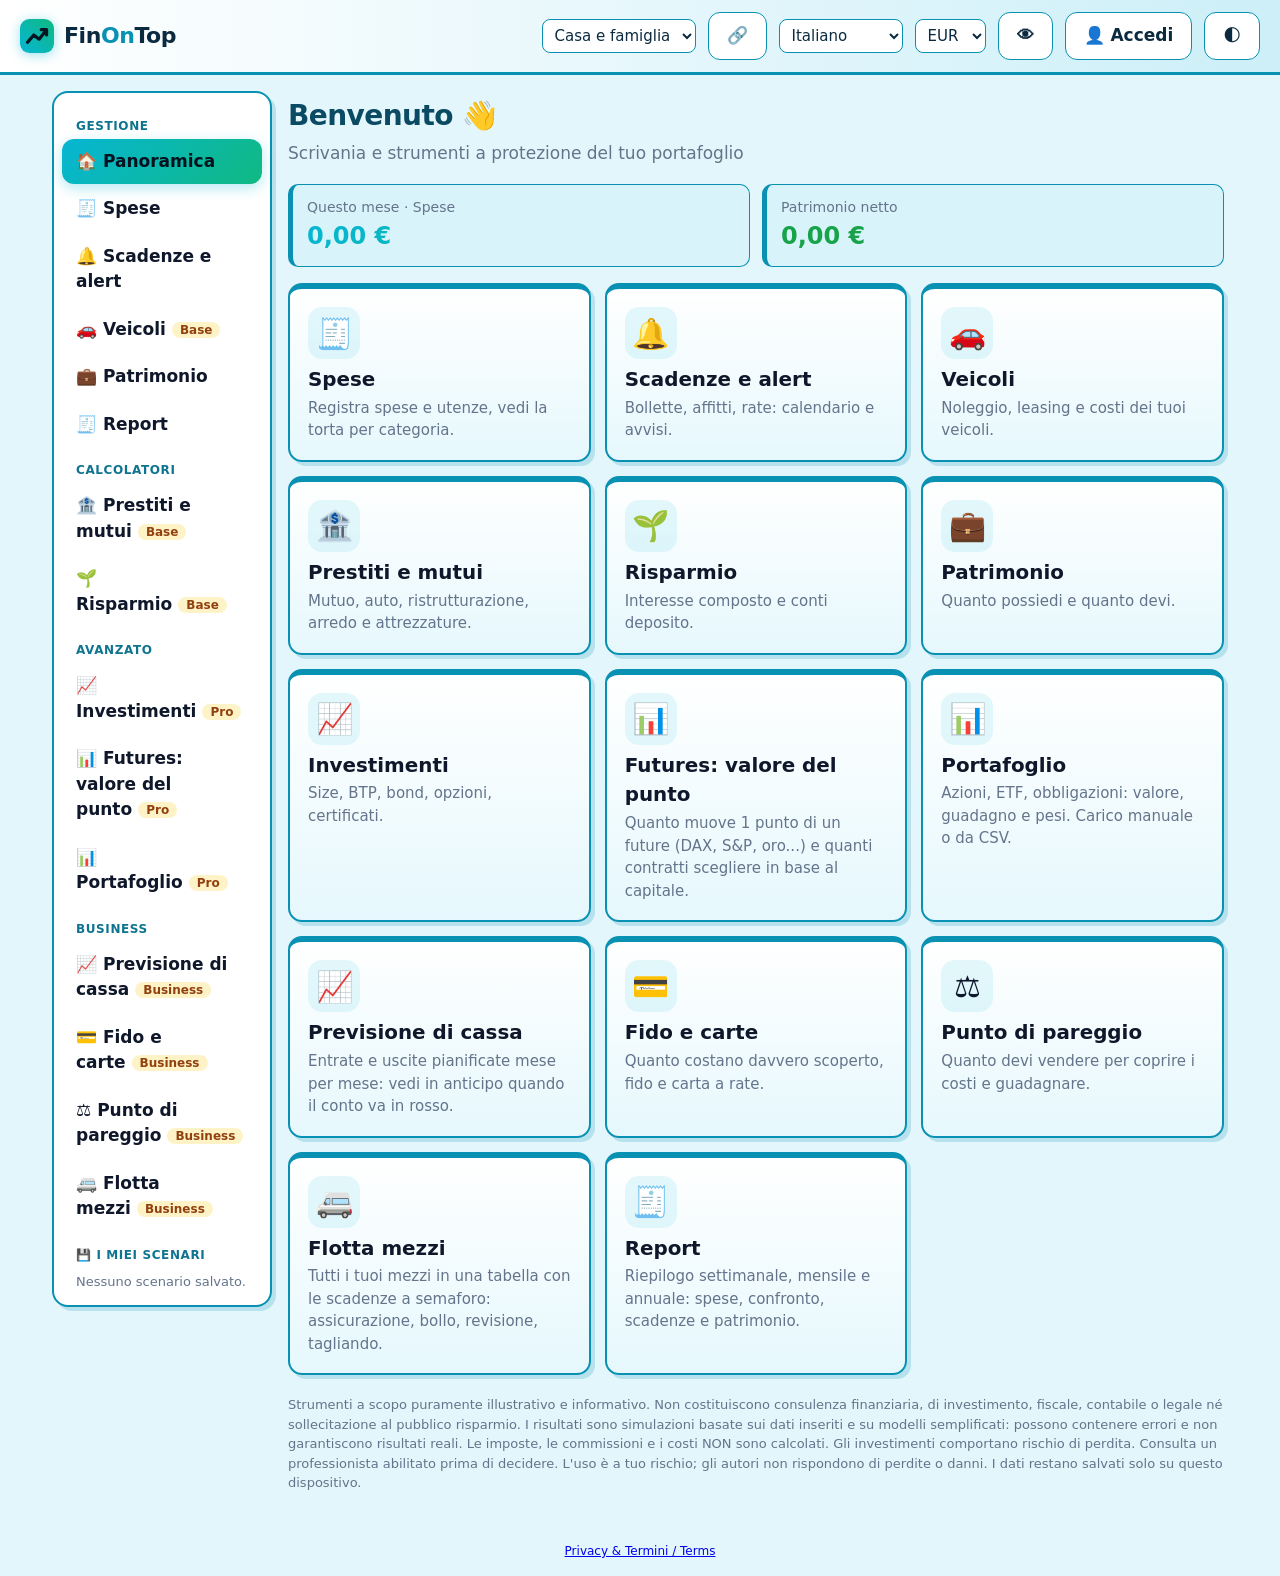
==== app/index.html @ 88bed4b6 "Pro: futures (valore del punto, taglie, contratti per capitale, stop/take profit)" ====
<!doctype html>
<html lang="it"><head><meta charset="utf-8"><meta name="viewport" content="width=device-width,initial-scale=1">
<title>FinOnTop</title><link rel="icon" href="data:image/svg+xml,%3Csvg xmlns=%27http://www.w3.org/2000/svg%27 viewBox=%270 0 32 32%27%3E%3Cdefs%3E%3ClinearGradient id=%27g%27 x1=%270%27 y1=%271%27 x2=%271%27 y2=%270%27%3E%3Cstop offset=%270%27 stop-color=%27%2306b6d4%27/%3E%3Cstop offset=%271%27 stop-color=%27%2310b981%27/%3E%3C/linearGradient%3E%3C/defs%3E%3Crect width=%2732%27 height=%2732%27 rx=%279%27 fill=%27url(%23g)%27/%3E%3Cpath d=%27M7 22l6-7 5 4 7-9M20 10h5v5%27 stroke=%27%23041421%27 stroke-width=%273%27 fill=%27none%27 stroke-linecap=%27round%27 stroke-linejoin=%27round%27/%3E%3C/svg%3E"><meta name="theme-color" content="#050b16"><link rel="manifest" href="manifest.webmanifest"><link rel="apple-touch-icon" href="apple-touch-icon.png"><meta name="apple-mobile-web-app-capable" content="yes"><meta name="mobile-web-app-capable" content="yes"><meta name="apple-mobile-web-app-title" content="FinOnTop"><link rel="stylesheet" href="../assets/app.css?v=20261022b"></head><body>
<header><a class="logo" href="#/home" id="logo"></a><div class="tick" aria-label="slogan"><span id="tk"></span></div>
<select id="hp" aria-label="Profilo"></select><button id="hj" class="alt">🔗</button><select id="hl" aria-label="Lingua"><option value="it">Italiano</option><option value="en">English</option><option value="es">Español</option><option value="de">Deutsch</option><option value="pl">Polski</option><option value="sv">Svenska</option><option value="nl">Nederlands</option><option value="fi">Suomi</option><option value="fr">Français</option><option value="pt">Português</option><option value="da">Dansk</option><option value="cs">Čeština</option><option value="ro">Română</option><option value="el">Ελληνικά</option><option value="hu">Magyar</option></select>
<select id="hc" aria-label="Valuta"></select><button id="hh" class="alt">👁</button><button id="ht" class="alt" aria-label="Tema">🌓</button></header>
<div class="layout"><nav id="nav"></nav><main id="main"></main></div>
<p style="text-align:center;font-size:12px;margin:16px"><a href="../legal.html">Privacy &amp; Termini / Terms</a></p>
<script src="../assets/config.js?v=20261022b"></script><script src="../assets/i18n.js?v=20261022b"></script><script src="../assets/i18n_es_de.js?v=20261022b"></script><script src="../assets/i18n_more.js?v=20261022b"></script><script src="../assets/i18n_more2.js?v=20261022b"></script><script src="../assets/i18n_pac.js?v=20261022b"></script><script src="../assets/i18n_port.js?v=20261022b"></script><script src="../assets/i18n_rep.js?v=20261022b"></script><script src="../assets/i18n_opt.js?v=20261022b"></script><script src="../assets/i18n_veh.js?v=20261022b"></script><script src="../assets/i18n_pay.js?v=20261023a"></script><script src="../assets/i18n_biz.js?v=20261023b"></script><script src="../assets/i18n_fleet.js?v=20261023c"></script><script src="../assets/i18n_ntf.js?v=20261023d"></script><script src="../assets/i18n_help.js?v=20261023f"></script><script src="../assets/core.js?v=20261022b"></script><script src="../assets/ui.js?v=f20261022b"></script><script src="../assets/modules.js?v=e20261022b"></script><script src="../assets/business.js?v=20261023e"></script><script src="../assets/futures.js?v=20261023g"></script><script src="../assets/cloud.js?v=f20261022b"></script><script src="../assets/plans.js?v=20261022c"></script>
<script>
const ORDER = [['grp_base', ['home', 'spese', 'scadenze', 'veicoli', 'patrimonio', 'report']], ['grp_calc', ['prestiti', 'risparmio']], ['grp_adv', ['invest', 'futures', 'portafoglio']], ['grp_biz', ['cassa', 'fido', 'pareggio', 'flotta']]];
const CURS = ['EUR', 'USD', 'GBP', 'CHF', 'JPY', 'CAD', 'AUD', 'BRL', 'SEK', 'PLN'];

function checkAlerts() {
  if (!('Notification' in window) || Notification.permission !== 'granted') return;
  const s = State.get(), today = todayISO();
  s.deadlines.forEach(x => {
    const d = daysUntil(x);
    if (d.days >= 0 && d.days <= x.alert && s.notified[x.id] !== today) {
      new Notification(APP_NAME + ' · ' + x.title, { body: Core.iso(d.date) + (x.amt ? ' · ' + fmt(x.amt) : '') });
      s.notified[x.id] = today; State.save();
    }
  });
  const n = new Date();
  if (n.getHours() >= 22 && s.notified.eve !== today) { new Notification(APP_NAME, { body: t('ntf_eve') }); s.notified.eve = today; State.save(); }
  (Array.isArray(s.veh) ? s.veh : []).forEach(v => ['ins', 'tax', 'rev', 'svc'].forEach(k => {
    if (!v[k]) return; const key = 'f' + v.id + k, dd = Math.round((new Date(v[k] + 'T00:00:00') - new Date(today + 'T00:00:00')) / 864e5);
    if (dd <= 30 && s.notified[key] !== today) { new Notification(APP_NAME + ' · ' + v.name, { body: t('fl_' + k) + ' · ' + v[k] }); s.notified[key] = today; State.save(); }
  }));
}

const SAVABLE = ['prestiti', 'risparmio', 'invest'];
let pendingScen = null, barObs = null;

function applyScen(sc) {
  const main = $('main');
  if (sc.tab) { const b = main.querySelector('[data-tab="' + sc.tab + '"]'); if (b && !b.classList.contains('on')) b.click(); }
  const els = [...main.querySelectorAll('select[id],input[type=number][id]')];
  [...els.filter(e => e.tagName === 'SELECT'), ...els.filter(e => e.tagName !== 'SELECT')].forEach(e => {
    if (!(e.id in sc.vals)) return;
    e.value = sc.vals[e.id]; e.dispatchEvent(new Event(e.tagName === 'SELECT' ? 'change' : 'input'));
  });
  if (sc.ty) { const b = main.querySelector('[data-ty="' + sc.ty + '"]'); if (b) b.click(); }
}

function saveScen(mod) {
  const main = $('main'), name = $('scn').value.trim().slice(0, 60);
  if (!name) { $('scn').focus(); return; }
  const vals = {};
  main.querySelectorAll('select[id],input[type=number][id]').forEach(e => { vals[e.id] = e.value; });
  const tb = main.querySelector('[data-tab].on'), ty = main.querySelector('[data-ty].on');
  const s = State.get(); (s.scen = s.scen || []).push({ id: uid(), name, mod, tab: tb ? tb.dataset.tab : '', ty: ty ? ty.dataset.ty : '', vals });
  State.save(); $('scm').textContent = t('sc_saved'); $('scn').value = ''; renderNav(mod);
}

function renderNav(cur) {
  const sc = State.get().scen || [];
  $('nav').innerHTML = ORDER.map(([g, ids]) => `<small>${t(g)}</small>` + ids.map(i => `<a href="#/${i}" class="${i === cur ? 'on' : ''}">${Plan.can(i) ? Modules[i].icon : '🔒'} ${t(i)}${Plan.need(i) !== 'free' ? '<span class="tag">' + Plan.label(Plan.need(i)) + '</span>' : ''}</a>`).join('')).join('') +
    `<small>💾 ${t('sc_title')}</small>` + (sc.length ? sc.map(x => `<a href="#/${x.mod}" data-sc="${x.id}" class="sc">${esc(x.name)} <button class="alt scx" data-del="${x.id}" aria-label="${esc(t('sc_del'))}">✕</button></a>`).join('') : `<span class="scemp">${t('sc_empty')}</span>`);
  $('nav').querySelectorAll('[data-sc]').forEach(a => a.onclick = e => {
    e.preventDefault();
    if (e.target.dataset.del) { const s = State.get(); s.scen = s.scen.filter(x => x.id !== e.target.dataset.del); State.save(); renderNav(cur); return; }
    pendingScen = sc.find(x => x.id === a.dataset.sc);
    if (location.hash === '#/' + pendingScen.mod) route(); else location.hash = '#/' + pendingScen.mod;
  });
}

function route() {
  const id = (location.hash.replace('#/', '') || 'home');
  const m = Modules[id] || Modules.home, cur = Modules[id] ? id : 'home';
  renderNav(cur); Cloud.ui();
  $('tk').textContent = t('tagline');
  const main = $('main');
  if (!Plan.can(cur)) { main.innerHTML = Plan.lockedView(cur) + `<p class="disc">${t('disc')}</p>`; return; }
  m.render(main);
  const addBar = () => {
    if (!SAVABLE.includes(cur) || $('scn')) return;
    main.insertAdjacentHTML('beforeend', `<div class="card noprint" id="scbar"><b>💾 ${t('sc_save')}</b><div class="row"><input type="text" id="scn" maxlength="60" placeholder="${esc(t('sc_name'))}"><button id="scb">${t('sc_save')}</button></div><p class="sub" id="scm"></p></div>`);
    $('scb').onclick = () => saveScen(cur);
  };
  if (barObs) barObs.disconnect();
  barObs = new MutationObserver(addBar); barObs.observe(main, { childList: true });
  addBar();
  if (!main.querySelector('.disc')) main.insertAdjacentHTML('beforeend', `<p class="disc">${t('disc')}</p>`);
  if (pendingScen && pendingScen.mod === cur) { const sc = pendingScen; pendingScen = null; applyScen(sc); }
}

$('logo').innerHTML = '<svg class="lg" viewBox="0 0 32 32" aria-hidden="true"><defs><linearGradient id="lgg" x1="0" y1="1" x2="1" y2="0"><stop offset="0" stop-color="#06b6d4"/><stop offset="1" stop-color="#10b981"/></linearGradient></defs><rect width="32" height="32" rx="9" fill="url(#lgg)"/><path d="M7 22l6-7 5 4 7-9M20 10h5v5" stroke="#041421" stroke-width="3" fill="none" stroke-linecap="round" stroke-linejoin="round"/></svg><span>' + APP_NAME.replace(/^(Fin)(On)(Top)$/, '$1<em>$2</em>$3') + '</span>';
$('hc').innerHTML = CURS.map(c => `<option>${c}</option>`).join('');
document.documentElement.dataset.theme = State.get().theme;
const applyHide = () => { const h = !!State.get().hide; document.documentElement.classList.toggle('hid', h); $('hh').textContent = h ? '🙈' : '👁'; $('hh').title = $('hh').ariaLabel = t('hide_n'); };
$('hh').onclick = () => { const s = State.get(); s.hide = !s.hide; State.save(); applyHide(); };
$('ht').onclick = () => { const s = State.get(); s.theme = s.theme === 'dark' ? 'light' : 'dark'; document.documentElement.dataset.theme = s.theme; State.save(); route(); };
$('hl').value = State.get().lang; $('hc').value = State.get().cur;
const fillP = () => { $('hp').innerHTML = ['casa', 'attivita', 'inv'].map(p => `<option value="${p}" ${State.get().profile === p ? 'selected' : ''}>${t('p_' + p)}</option>`).join(''); };
$('hp').onchange = e => { State.prof.set(e.target.value); route(); };
const fillU = () => { const a = !!State.get().all; $('hj').style.outline = a ? '2px solid #10b981' : ''; $('hj').title = $('hj').ariaLabel = t('all_tog'); };
$('hj').onclick = () => { State.prof.all(!State.get().all); fillU(); route(); };
$('hl').onchange = e => { State.get().lang = e.target.value; document.documentElement.lang = e.target.value; State.save(); fillP(); fillU(); route(); };
$('hc').onchange = e => { State.get().cur = e.target.value; State.save(); route(); };
document.documentElement.lang = State.get().lang;
addEventListener('hashchange', route);
Cloud.init(); applyHide(); fillP(); fillU(); route(); checkAlerts(); setInterval(checkAlerts, 3600000);
if ('serviceWorker' in navigator && location.protocol === 'https:') navigator.serviceWorker.register('sw.js').catch(() => { });
</script></body></html>
---- assets/app.css ----
:root{--inp:#fff;--res:#f0f9ff;--tab:#e2e8f0;--bg:#f4f7fb;--card:#fff;--ink:#0f172a;--mut:#64748b;--brand:#0ea5e9;--brand2:#0369a1;--navy:#0b1f3a;--line:#e2e8f0;--ok:#16a34a;--bad:#dc2626;--warn:#f59e0b}
*{box-sizing:border-box}
body{margin:0;font:17px/1.5 system-ui,"Segoe UI",sans-serif;background:var(--bg);color:var(--ink)}
header{background:linear-gradient(90deg,var(--navy),var(--brand2));color:#fff;padding:12px 20px;display:flex;gap:12px;align-items:center;flex-wrap:wrap;position:sticky;top:0;z-index:5}
header .logo{font-weight:800;font-size:22px;color:#fff;text-decoration:none;margin-right:auto}
header select{font-size:15px;padding:6px 8px;border-radius:8px;border:0}
.layout{display:flex;max-width:1200px;margin:0 auto}
nav{width:220px;padding:16px 8px;flex-shrink:0}
nav a{display:block;padding:10px 14px;border-radius:12px;color:var(--ink);text-decoration:none;font-weight:600;margin-bottom:2px}
nav a:hover{background:#e0f2fe}nav a.on{background:var(--brand);color:#fff}
nav small{display:block;color:var(--mut);margin:14px 14px 4px;font-size:12px;text-transform:uppercase;letter-spacing:.05em}
main{flex:1;padding:20px 16px;min-width:0}
h1{margin:0 0 4px;font-size:28px}.sub{color:var(--mut);margin:0 0 18px}
.card{background:var(--card);border:1px solid var(--line);border-radius:16px;padding:18px;margin-bottom:16px;box-shadow:0 2px 8px #0f172a0d}
.cols{display:grid;gap:16px;grid-template-columns:repeat(auto-fit,minmax(300px,1fr))}
.tiles{display:grid;gap:14px;grid-template-columns:repeat(auto-fill,minmax(230px,1fr))}
a.tile{display:block;background:var(--card);border:1px solid var(--line);border-radius:16px;padding:18px;color:inherit;text-decoration:none;box-shadow:0 2px 8px #0f172a0d}
a.tile:hover{border-color:var(--brand);transform:translateY(-2px)}
.tile .ic{font-size:30px}.tile h3{margin:6px 0 2px}.tile p{margin:0;color:var(--mut);font-size:15px}
.tag{font-size:12px;background:#fef3c7;color:#92400e;border-radius:8px;padding:1px 8px;margin-left:6px;vertical-align:middle}
label{display:block;font-weight:600;margin:14px 0 4px}
.row{display:flex;gap:12px;align-items:center}
input,select{font:inherit}
input[type=number],input[type=text],input[type=date],input[type=month],select.f{padding:8px 10px;border:1px solid var(--line);border-radius:10px;width:100%;background:var(--inp);color:var(--ink)}
.row input[type=number]{width:150px;flex-shrink:0;font-size:19px}
input[type=range]{flex:1;height:34px;accent-color:var(--brand)}
.res{display:grid;gap:12px;grid-template-columns:repeat(auto-fit,minmax(170px,1fr));margin:16px 0}
.res div{background:var(--res);border-radius:12px;padding:12px 14px;color:var(--mut);font-size:14px}
.res b{display:block;font-size:24px;color:var(--brand2)}.res b.bad{color:var(--bad)}.res b.ok{color:var(--ok)}
.answer{background:linear-gradient(135deg,#e0f2fe,#f0fdf4);border-radius:14px;padding:14px 16px;font-size:18px;margin:14px 0}
button,.btn{font:inherit;font-weight:600;padding:10px 18px;border:0;border-radius:12px;background:var(--brand);color:#fff;cursor:pointer}
button.alt{background:var(--tab);color:var(--ink)}button.del{background:none;color:var(--bad);padding:2px 8px}
.tabs{display:flex;gap:6px;flex-wrap:wrap;margin-bottom:14px}.tabs button{background:var(--tab);color:var(--ink)}.tabs button.on{background:var(--brand);color:#fff}
canvas{width:100%;display:block}
table{width:100%;border-collapse:collapse;font-size:15px}th,td{padding:7px 6px;border-bottom:1px solid var(--line);text-align:right}th:first-child,td:first-child{text-align:left}
.legend{display:flex;flex-wrap:wrap;gap:6px 14px;font-size:14px;margin-top:8px}.legend i{display:inline-block;width:12px;height:12px;border-radius:3px;margin-right:5px}
.disc{font-size:13px;color:var(--mut);margin-top:20px}
.due{color:var(--bad);font-weight:700}.soon{color:var(--warn);font-weight:700}
@media(max-width:800px){.layout{display:block}nav{width:auto;display:flex;overflow-x:auto;padding:8px}nav a{white-space:nowrap}nav small{display:none}}
@media print{header,nav,button,.noprint{display:none!important}body{background:var(--inp);color:var(--ink)}.card{box-shadow:none;break-inside:avoid}}

[data-theme=dark]{--bg:#0a1220;--card:#111c2e;--ink:#e6edf7;--mut:#8fa3bf;--line:#1f2f48;--inp:#0d1828;--res:#0d1828;--tab:#1b2a42;--brand:#22d3ee;--brand2:#38bdf8;--navy:#050b16;--ok:#22c55e;--bad:#ef4444}
[data-theme=dark] nav a:hover{background:#1b2a42}[data-theme=dark] .answer{background:linear-gradient(135deg,#0d2a3f,#0d2a22)}[data-theme=dark] .tag{background:#3b2f0b;color:#fbbf24}[data-theme=dark] button{color:#04121f}[data-theme=dark] .tabs button:not(.on),[data-theme=dark] button.alt{color:var(--ink)}


/* restyle v2 */
:root{--grad:linear-gradient(135deg,#06b6d4,#10b981);--brand:#0891b2;--brand2:#0e7490}
body{background:radial-gradient(900px 500px at 85% -10%,#06b6d41f,transparent 60%),radial-gradient(700px 400px at -5% 10%,#10b9811a,transparent 60%),var(--bg);background-attachment:fixed}
header{background:linear-gradient(90deg,#050b16,#0b2a3f);border-bottom:2px solid transparent;border-image:var(--grad) 1;box-shadow:0 4px 20px #0006}
header .logo{display:flex;align-items:center;gap:10px;letter-spacing:-.02em}
header .logo .lg{width:34px;height:34px;filter:drop-shadow(0 2px 6px #06b6d466)}
header .logo em{font-style:normal;color:#22d3ee}
header select{background:#ffffff14;color:#fff;border:1px solid #ffffff29}header select option{color:#0f172a}
header button.alt{background:#ffffff14;color:#fff;border:1px solid #ffffff29}
nav a{transition:.15s}nav a.on{background:var(--grad);color:#04121f;box-shadow:0 4px 14px #06b6d44d}
button,.btn{background:var(--grad);color:#04121f;box-shadow:0 2px 8px #06b6d433;transition:.15s}
button:hover{filter:brightness(1.07);transform:translateY(-1px)}
button.alt,.tabs button{background:var(--tab);color:var(--ink);box-shadow:none}
.tabs button.on{background:var(--grad);color:#04121f}
.card,a.tile{transition:.2s}.card:hover,a.tile:hover{box-shadow:0 8px 24px #06b6d41f}
a.tile{border-top:3px solid #06b6d4}a.tile:nth-child(3n+2){border-top-color:#10b981}a.tile:nth-child(3n){border-top-color:#f59e0b}
.tile .ic{display:inline-flex;width:52px;height:52px;align-items:center;justify-content:center;border-radius:14px;background:#06b6d41a}
h1{background:var(--grad);-webkit-background-clip:text;background-clip:text;color:transparent;display:inline-block;letter-spacing:-.02em}
.res b{background:var(--grad);-webkit-background-clip:text;background-clip:text;color:transparent}.res b.bad{background:none;color:var(--bad)}.res b.ok{background:none;color:var(--ok)}
.res div{border-left:3px solid #06b6d4}
input[type=range]{accent-color:#10b981}
[data-theme=dark]{--bg:#070d1a;--card:#0f1b2e}
[data-theme=dark] header{background:linear-gradient(90deg,#03070f,#0a2236)}
/* tema chiaro v3: ciano, bordi netti */
:root:not([data-theme=dark]){--bg:#e3f6fb;--card:#fff;--line:#0e7490;--res:#d9f3fa;--inp:#fff;--tab:#cdeef7;--brand:#0891b2;--brand2:#0e7490}
:root:not([data-theme=dark]) body{background:#e3f6fb}
:root:not([data-theme=dark]) header{background:linear-gradient(90deg,#ffffff,#cdeff8);color:#0b2a3f;border-bottom:3px solid #0891b2;box-shadow:none;border-image:none}
:root:not([data-theme=dark]) header .logo,:root:not([data-theme=dark]) header .logo span{color:#0b2a3f}
:root:not([data-theme=dark]) header .logo em{color:#0891b2}
:root:not([data-theme=dark]) header select,:root:not([data-theme=dark]) header button.alt{background:#fff;color:#0b2a3f;border:1.5px solid #0891b2}
:root:not([data-theme=dark]) nav{background:#fff;border:2px solid #0891b2;border-radius:16px;margin:16px 0 16px 12px;padding:10px 8px;align-self:flex-start;box-shadow:4px 4px 0 #0891b233}
:root:not([data-theme=dark]) nav a:hover{background:#d9f3fa}
:root:not([data-theme=dark]) nav small{color:#0e7490;font-weight:700}
:root:not([data-theme=dark]) .card,:root:not([data-theme=dark]) a.tile{background:linear-gradient(180deg,#fff 0%,#e6f8fd 100%);border:2px solid #0891b2;border-radius:14px;box-shadow:4px 4px 0 #0891b233}
:root:not([data-theme=dark]) a.tile{border-top-width:6px}
:root:not([data-theme=dark]) .card:hover,:root:not([data-theme=dark]) a.tile:hover{box-shadow:6px 6px 0 #0891b24d}
:root:not([data-theme=dark]) .res div{background:#d9f3fa;border:1.5px solid #0891b2;border-left-width:5px;border-radius:10px}
:root:not([data-theme=dark]) .answer{background:#e6fbf3;border:2px solid #10b981;border-radius:12px}
:root:not([data-theme=dark]) input[type=number],:root:not([data-theme=dark]) input[type=text],:root:not([data-theme=dark]) input[type=date],:root:not([data-theme=dark]) input[type=month],:root:not([data-theme=dark]) select.f{border:1.5px solid #0891b2;background:#fff}
:root:not([data-theme=dark]) table th,:root:not([data-theme=dark]) table td{border-bottom:1px solid #9bd7e6}
:root:not([data-theme=dark]) h1{background:none;color:#0b4a63}
@media(max-width:800px){:root:not([data-theme=dark]) nav{margin:8px;box-shadow:none}}
/* layout: parametri a sinistra, grafici in diretta a destra */
.grid2{display:grid;grid-template-columns:minmax(290px,400px) minmax(0,1fr);gap:26px;align-items:start}
.grid2 .out{position:sticky;top:84px;min-width:0}
.grid2 .out .res{margin-top:0}
.after{margin-top:12px}
@media(max-width:900px){.grid2{display:block}.grid2 .out{position:sticky;top:64px;z-index:4;background:var(--card);border-bottom:2px solid var(--brand);margin:-8px -4px 12px;padding:8px 4px 6px}.grid2 .out .res{display:none}.grid2 .out .answer{font-size:15px;margin:6px 0}}
.tick{flex:1 1 200px;max-width:420px;overflow:hidden;white-space:nowrap;font-weight:600;font-size:14px;color:#67e8f9;mask-image:linear-gradient(90deg,transparent,#000 8%,#000 92%,transparent);-webkit-mask-image:linear-gradient(90deg,transparent,#000 8%,#000 92%,transparent)}
.tick span{display:inline-block;padding-left:100%;animation:tickmove 16s linear infinite}
.tick:hover span{animation-play-state:paused}
:root:not([data-theme=dark]) .tick{color:#0e7490}
@keyframes tickmove{to{transform:translateX(-100%)}}
@media (prefers-reduced-motion:reduce){.tick span{animation:none;padding-left:0}.tick{white-space:normal}}
@media (max-width:700px){.tick{order:5;flex-basis:100%;max-width:none}}

header .logo{margin-right:0}.tick{margin-right:auto}

.print-only{display:none}@media print{.print-only{display:block}}

.sc{display:flex;justify-content:space-between;align-items:center;gap:6px;font-weight:500!important;font-size:14px}.scx{padding:0 6px!important;min-width:0!important;line-height:1.4;font-size:12px;box-shadow:none!important}.scemp{display:block;padding:4px 14px;color:var(--mut);font-size:13px}@media(max-width:800px){.scemp{display:none}}
.xbox{background:var(--res);border:1px dashed var(--brand);border-radius:12px;padding:10px 12px;margin:12px 0}

#accd{border:1px solid var(--line);border-radius:14px;padding:20px;max-width:380px;width:90%;background:var(--card);color:var(--ink)}#accd::backdrop{background:rgba(0,0,0,.55)}#accd input{width:100%;margin:4px 0 10px}#accd .row{display:flex;gap:8px;flex-wrap:wrap}#hu{max-width:150px;overflow:hidden;text-overflow:ellipsis;white-space:nowrap}

.hid .res b,.hid td:not(.noprint),.hid .legend,.hid canvas,.hid input[type=number],.hid .big{filter:blur(8px);user-select:none}
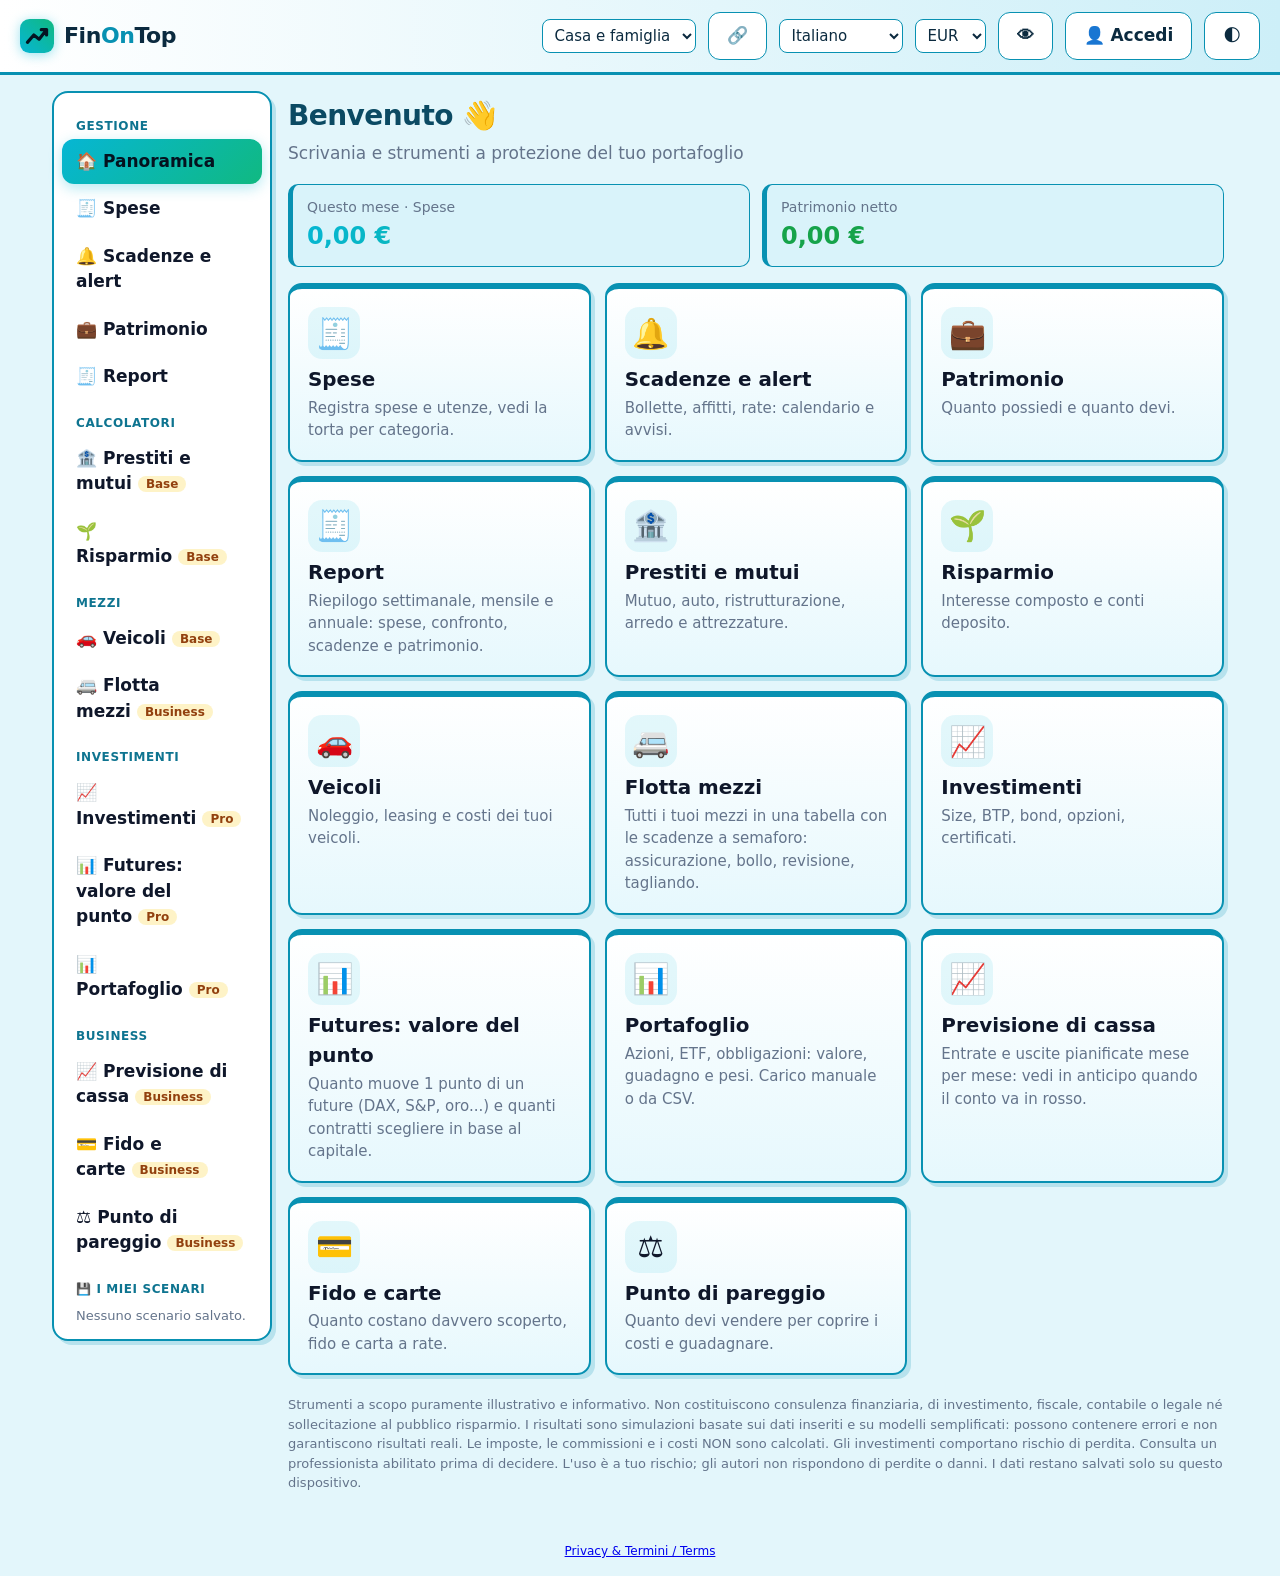
==== commit 1bc3db9e: "Menu e bacheca riordinati per macroaree" ====
--- a/app/index.html
+++ b/app/index.html
@@ -6,9 +6,9 @@
 <select id="hc" aria-label="Valuta"></select><button id="hh" class="alt">👁</button><button id="ht" class="alt" aria-label="Tema">🌓</button></header>
 <div class="layout"><nav id="nav"></nav><main id="main"></main></div>
 <p style="text-align:center;font-size:12px;margin:16px"><a href="../legal.html">Privacy &amp; Termini / Terms</a></p>
-<script src="../assets/config.js?v=20261022b"></script><script src="../assets/i18n.js?v=20261022b"></script><script src="../assets/i18n_es_de.js?v=20261022b"></script><script src="../assets/i18n_more.js?v=20261022b"></script><script src="../assets/i18n_more2.js?v=20261022b"></script><script src="../assets/i18n_pac.js?v=20261022b"></script><script src="../assets/i18n_port.js?v=20261022b"></script><script src="../assets/i18n_rep.js?v=20261022b"></script><script src="../assets/i18n_opt.js?v=20261022b"></script><script src="../assets/i18n_veh.js?v=20261022b"></script><script src="../assets/i18n_pay.js?v=20261023a"></script><script src="../assets/i18n_biz.js?v=20261023b"></script><script src="../assets/i18n_fleet.js?v=20261023c"></script><script src="../assets/i18n_ntf.js?v=20261023d"></script><script src="../assets/i18n_help.js?v=20261023f"></script><script src="../assets/core.js?v=20261022b"></script><script src="../assets/ui.js?v=f20261022b"></script><script src="../assets/modules.js?v=e20261022b"></script><script src="../assets/business.js?v=20261023e"></script><script src="../assets/futures.js?v=20261023g"></script><script src="../assets/cloud.js?v=f20261022b"></script><script src="../assets/plans.js?v=20261022c"></script>
+<script src="../assets/config.js?v=20261022b"></script><script src="../assets/i18n.js?v=20261022b"></script><script src="../assets/i18n_es_de.js?v=20261022b"></script><script src="../assets/i18n_more.js?v=20261022b"></script><script src="../assets/i18n_more2.js?v=20261022b"></script><script src="../assets/i18n_pac.js?v=20261022b"></script><script src="../assets/i18n_port.js?v=20261022b"></script><script src="../assets/i18n_rep.js?v=20261022b"></script><script src="../assets/i18n_opt.js?v=20261022b"></script><script src="../assets/i18n_veh.js?v=20261022b"></script><script src="../assets/i18n_pay.js?v=20261023a"></script><script src="../assets/i18n_biz.js?v=20261023b"></script><script src="../assets/i18n_fleet.js?v=20261023c"></script><script src="../assets/i18n_ntf.js?v=20261023i"></script><script src="../assets/i18n_help.js?v=20261023f"></script><script src="../assets/core.js?v=20261022b"></script><script src="../assets/ui.js?v=f20261022b"></script><script src="../assets/modules.js?v=e20261022b"></script><script src="../assets/business.js?v=20261023h"></script><script src="../assets/futures.js?v=20261023g"></script><script src="../assets/cloud.js?v=f20261022b"></script><script src="../assets/plans.js?v=20261022c"></script>
 <script>
-const ORDER = [['grp_base', ['home', 'spese', 'scadenze', 'veicoli', 'patrimonio', 'report']], ['grp_calc', ['prestiti', 'risparmio']], ['grp_adv', ['invest', 'futures', 'portafoglio']], ['grp_biz', ['cassa', 'fido', 'pareggio', 'flotta']]];
+const ORDER = [['grp_base', ['home', 'spese', 'scadenze', 'patrimonio', 'report']], ['grp_calc', ['prestiti', 'risparmio']], ['grp_veh', ['veicoli', 'flotta']], ['grp_inv', ['invest', 'futures', 'portafoglio']], ['grp_biz', ['cassa', 'fido', 'pareggio']]];
 const CURS = ['EUR', 'USD', 'GBP', 'CHF', 'JPY', 'CAD', 'AUD', 'BRL', 'SEK', 'PLN'];
 
 function checkAlerts() {
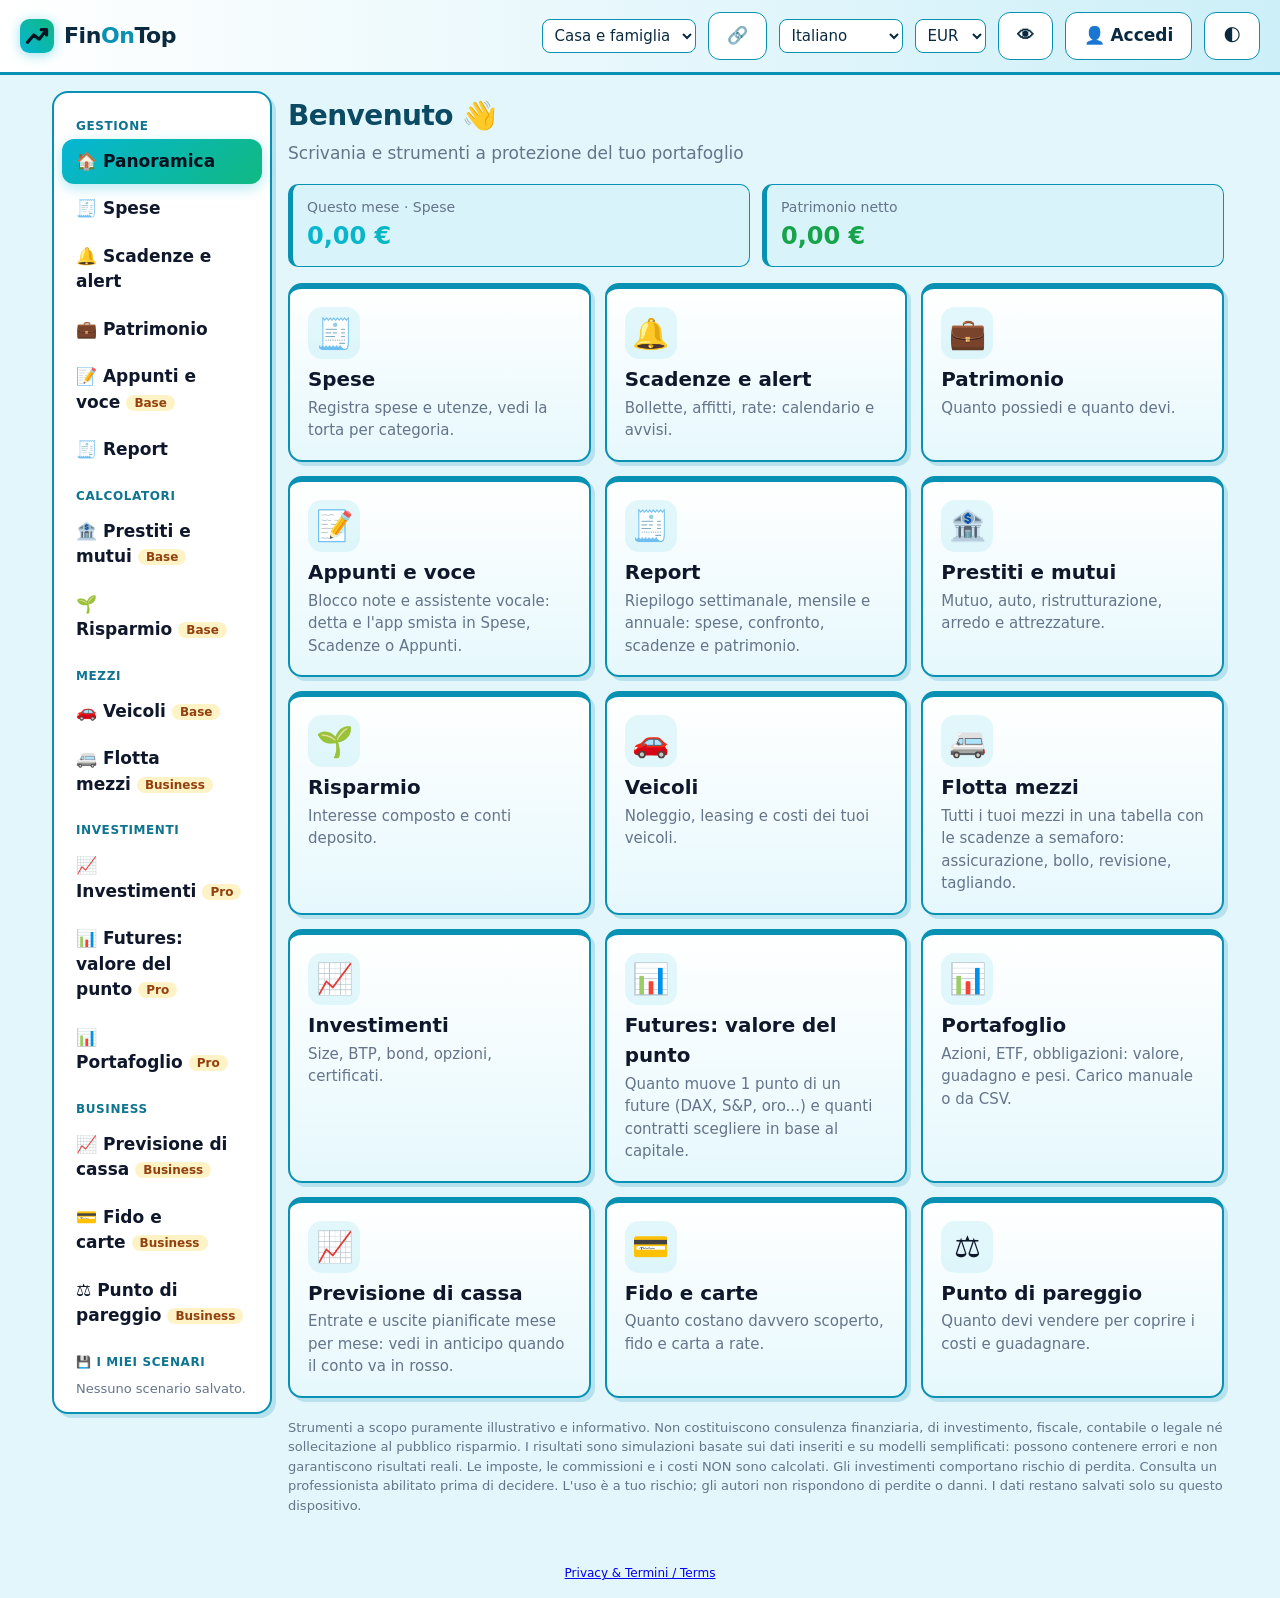
==== commit ef9287a3: "Appunti e assistente vocale che smista in spese, scadenze e note" ====
--- a/app/index.html
+++ b/app/index.html
@@ -6,9 +6,9 @@
 <select id="hc" aria-label="Valuta"></select><button id="hh" class="alt">👁</button><button id="ht" class="alt" aria-label="Tema">🌓</button></header>
 <div class="layout"><nav id="nav"></nav><main id="main"></main></div>
 <p style="text-align:center;font-size:12px;margin:16px"><a href="../legal.html">Privacy &amp; Termini / Terms</a></p>
-<script src="../assets/config.js?v=20261022b"></script><script src="../assets/i18n.js?v=20261022b"></script><script src="../assets/i18n_es_de.js?v=20261022b"></script><script src="../assets/i18n_more.js?v=20261022b"></script><script src="../assets/i18n_more2.js?v=20261022b"></script><script src="../assets/i18n_pac.js?v=20261022b"></script><script src="../assets/i18n_port.js?v=20261022b"></script><script src="../assets/i18n_rep.js?v=20261022b"></script><script src="../assets/i18n_opt.js?v=20261022b"></script><script src="../assets/i18n_veh.js?v=20261022b"></script><script src="../assets/i18n_pay.js?v=20261023a"></script><script src="../assets/i18n_biz.js?v=20261023b"></script><script src="../assets/i18n_fleet.js?v=20261023c"></script><script src="../assets/i18n_ntf.js?v=20261023i"></script><script src="../assets/i18n_help.js?v=20261023f"></script><script src="../assets/core.js?v=20261022b"></script><script src="../assets/ui.js?v=f20261022b"></script><script src="../assets/modules.js?v=e20261022b"></script><script src="../assets/business.js?v=20261023h"></script><script src="../assets/futures.js?v=20261023g"></script><script src="../assets/cloud.js?v=f20261022b"></script><script src="../assets/plans.js?v=20261022c"></script>
+<script src="../assets/config.js?v=20261022b"></script><script src="../assets/i18n.js?v=20261022b"></script><script src="../assets/i18n_es_de.js?v=20261022b"></script><script src="../assets/i18n_more.js?v=20261022b"></script><script src="../assets/i18n_more2.js?v=20261022b"></script><script src="../assets/i18n_pac.js?v=20261022b"></script><script src="../assets/i18n_port.js?v=20261022b"></script><script src="../assets/i18n_rep.js?v=20261022b"></script><script src="../assets/i18n_opt.js?v=20261022b"></script><script src="../assets/i18n_veh.js?v=20261022b"></script><script src="../assets/i18n_pay.js?v=20261023a"></script><script src="../assets/i18n_biz.js?v=20261023b"></script><script src="../assets/i18n_fleet.js?v=20261023c"></script><script src="../assets/i18n_ntf.js?v=20261023j"></script><script src="../assets/i18n_help.js?v=20261023f"></script><script src="../assets/core.js?v=20261022b"></script><script src="../assets/ui.js?v=g20261022b"></script><script src="../assets/modules.js?v=e20261022b"></script><script src="../assets/business.js?v=20261023k"></script><script src="../assets/futures.js?v=20261023g"></script><script src="../assets/notes.js?v=20261025a"></script><script src="../assets/cloud.js?v=f20261022b"></script><script src="../assets/plans.js?v=20261022c"></script>
 <script>
-const ORDER = [['grp_base', ['home', 'spese', 'scadenze', 'patrimonio', 'report']], ['grp_calc', ['prestiti', 'risparmio']], ['grp_veh', ['veicoli', 'flotta']], ['grp_inv', ['invest', 'futures', 'portafoglio']], ['grp_biz', ['cassa', 'fido', 'pareggio']]];
+const ORDER = [['grp_base', ['home', 'spese', 'scadenze', 'patrimonio', 'appunti', 'report']], ['grp_calc', ['prestiti', 'risparmio']], ['grp_veh', ['veicoli', 'flotta']], ['grp_inv', ['invest', 'futures', 'portafoglio']], ['grp_biz', ['cassa', 'fido', 'pareggio']]];
 const CURS = ['EUR', 'USD', 'GBP', 'CHF', 'JPY', 'CAD', 'AUD', 'BRL', 'SEK', 'PLN'];
 
 function checkAlerts() {
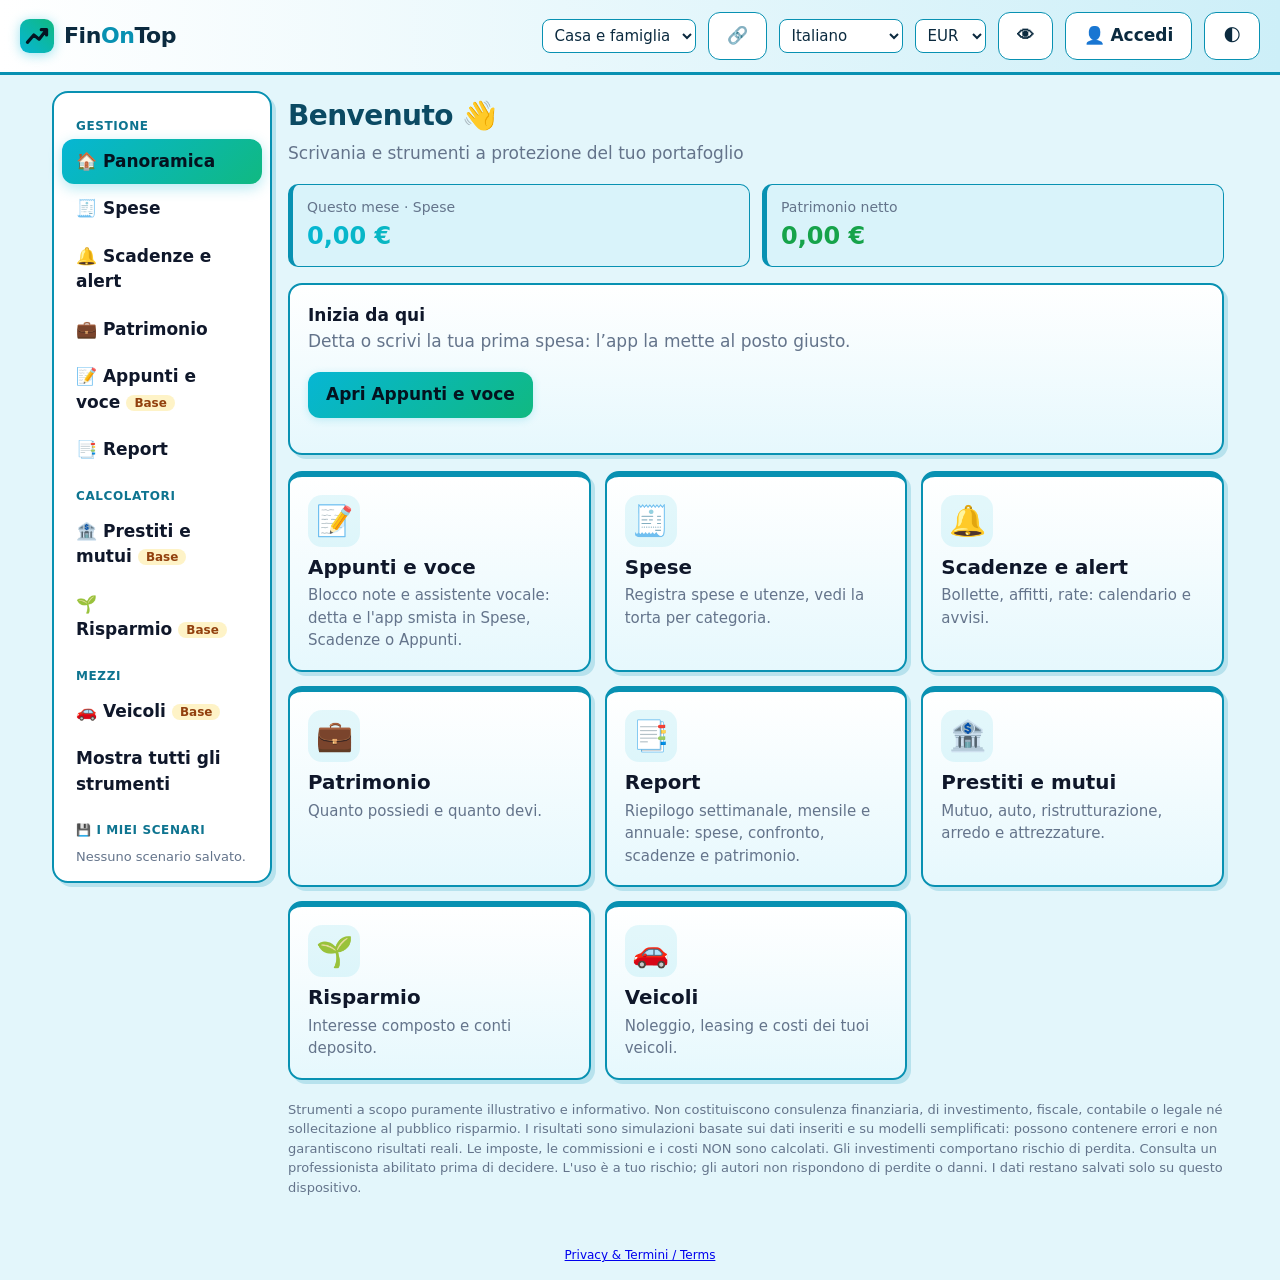
==== commit ef233c88: "Profili: mostra solo gli strumenti del profilo, 'Inizia da qui', icone uniche Co-Authored-By: Claude" ====
--- a/app/index.html
+++ b/app/index.html
@@ -6,7 +6,7 @@
 <select id="hc" aria-label="Valuta"></select><button id="hh" class="alt">👁</button><button id="ht" class="alt" aria-label="Tema">🌓</button></header>
 <div class="layout"><nav id="nav"></nav><main id="main"></main></div>
 <p style="text-align:center;font-size:12px;margin:16px"><a href="../legal.html">Privacy &amp; Termini / Terms</a></p>
-<script src="../assets/config.js?v=20261022b"></script><script src="../assets/i18n.js?v=20261022b"></script><script src="../assets/i18n_es_de.js?v=20261022b"></script><script src="../assets/i18n_more.js?v=20261022b"></script><script src="../assets/i18n_more2.js?v=20261022b"></script><script src="../assets/i18n_pac.js?v=20261022b"></script><script src="../assets/i18n_port.js?v=20261022b"></script><script src="../assets/i18n_rep.js?v=20261022b"></script><script src="../assets/i18n_opt.js?v=20261022b"></script><script src="../assets/i18n_veh.js?v=20261022b"></script><script src="../assets/i18n_pay.js?v=20261023a"></script><script src="../assets/i18n_biz.js?v=20261023b"></script><script src="../assets/i18n_fleet.js?v=20261023c"></script><script src="../assets/i18n_ntf.js?v=20261023j"></script><script src="../assets/i18n_help.js?v=20261023f"></script><script src="../assets/core.js?v=20261022b"></script><script src="../assets/ui.js?v=g20261022b"></script><script src="../assets/modules.js?v=e20261022b"></script><script src="../assets/business.js?v=20261023k"></script><script src="../assets/futures.js?v=20261023g"></script><script src="../assets/notes.js?v=20261025a"></script><script src="../assets/cloud.js?v=f20261022b"></script><script src="../assets/plans.js?v=20261022c"></script>
+<script src="../assets/config.js?v=20261022b"></script><script src="../assets/i18n.js?v=20261022b"></script><script src="../assets/i18n_es_de.js?v=20261022b"></script><script src="../assets/i18n_more.js?v=20261022b"></script><script src="../assets/i18n_more2.js?v=20261022b"></script><script src="../assets/i18n_pac.js?v=20261022b"></script><script src="../assets/i18n_port.js?v=20261022b"></script><script src="../assets/i18n_rep.js?v=20261022b"></script><script src="../assets/i18n_opt.js?v=20261022b"></script><script src="../assets/i18n_veh.js?v=20261022b"></script><script src="../assets/i18n_pay.js?v=20261023a"></script><script src="../assets/i18n_biz.js?v=20261023b"></script><script src="../assets/i18n_fleet.js?v=20261023c"></script><script src="../assets/i18n_ntf.js?v=20261023j"></script><script src="../assets/i18n_help.js?v=20261023f"></script><script src="../assets/core.js?v=20261022b"></script><script src="../assets/ui.js?v=g20261025c"></script><script src="../assets/modules.js?v=20261025c"></script><script src="../assets/business.js?v=20261025c"></script><script src="../assets/futures.js?v=20261025c"></script><script src="../assets/notes.js?v=20261025a"></script><script src="../assets/cloud.js?v=f20261022b"></script><script src="../assets/plans.js?v=20261022c"></script>
 <script>
 const ORDER = [['grp_base', ['home', 'spese', 'scadenze', 'patrimonio', 'appunti', 'report']], ['grp_calc', ['prestiti', 'risparmio']], ['grp_veh', ['veicoli', 'flotta']], ['grp_inv', ['invest', 'futures', 'portafoglio']], ['grp_biz', ['cassa', 'fido', 'pareggio']]];
 const CURS = ['EUR', 'USD', 'GBP', 'CHF', 'JPY', 'CAD', 'AUD', 'BRL', 'SEK', 'PLN'];
@@ -55,8 +55,10 @@
 
 function renderNav(cur) {
   const sc = State.get().scen || [];
-  $('nav').innerHTML = ORDER.map(([g, ids]) => `<small>${t(g)}</small>` + ids.map(i => `<a href="#/${i}" class="${i === cur ? 'on' : ''}">${Plan.can(i) ? Modules[i].icon : '🔒'} ${t(i)}${Plan.need(i) !== 'free' ? '<span class="tag">' + Plan.label(Plan.need(i)) + '</span>' : ''}</a>`).join('')).join('') +
+  $('nav').innerHTML = ORDER.map(([g, ids]) => { const vis = ids.filter(i => i === cur || toolShown(i)); return vis.length ? `<small>${t(g)}</small>` + vis.map(i => `<a href="#/${i}" class="${i === cur ? 'on' : ''}">${Plan.can(i) ? Modules[i].icon : '🔒'} ${t(i)}${Plan.need(i) !== 'free' ? '<span class="tag">' + Plan.label(Plan.need(i)) + '</span>' : ''}</a>`).join('') : ''; }).join('') +
+    `<a href="#" id="navall">${State.get().navAll ? t('nav_less') : t('nav_all')}</a>` +
     `<small>💾 ${t('sc_title')}</small>` + (sc.length ? sc.map(x => `<a href="#/${x.mod}" data-sc="${x.id}" class="sc">${esc(x.name)} <button class="alt scx" data-del="${x.id}" aria-label="${esc(t('sc_del'))}">✕</button></a>`).join('') : `<span class="scemp">${t('sc_empty')}</span>`);
+  $('navall').onclick = e => { e.preventDefault(); const s = State.get(); s.navAll = !s.navAll; State.save(); route(); };
   $('nav').querySelectorAll('[data-sc]').forEach(a => a.onclick = e => {
     e.preventDefault();
     if (e.target.dataset.del) { const s = State.get(); s.scen = s.scen.filter(x => x.id !== e.target.dataset.del); State.save(); renderNav(cur); return; }
